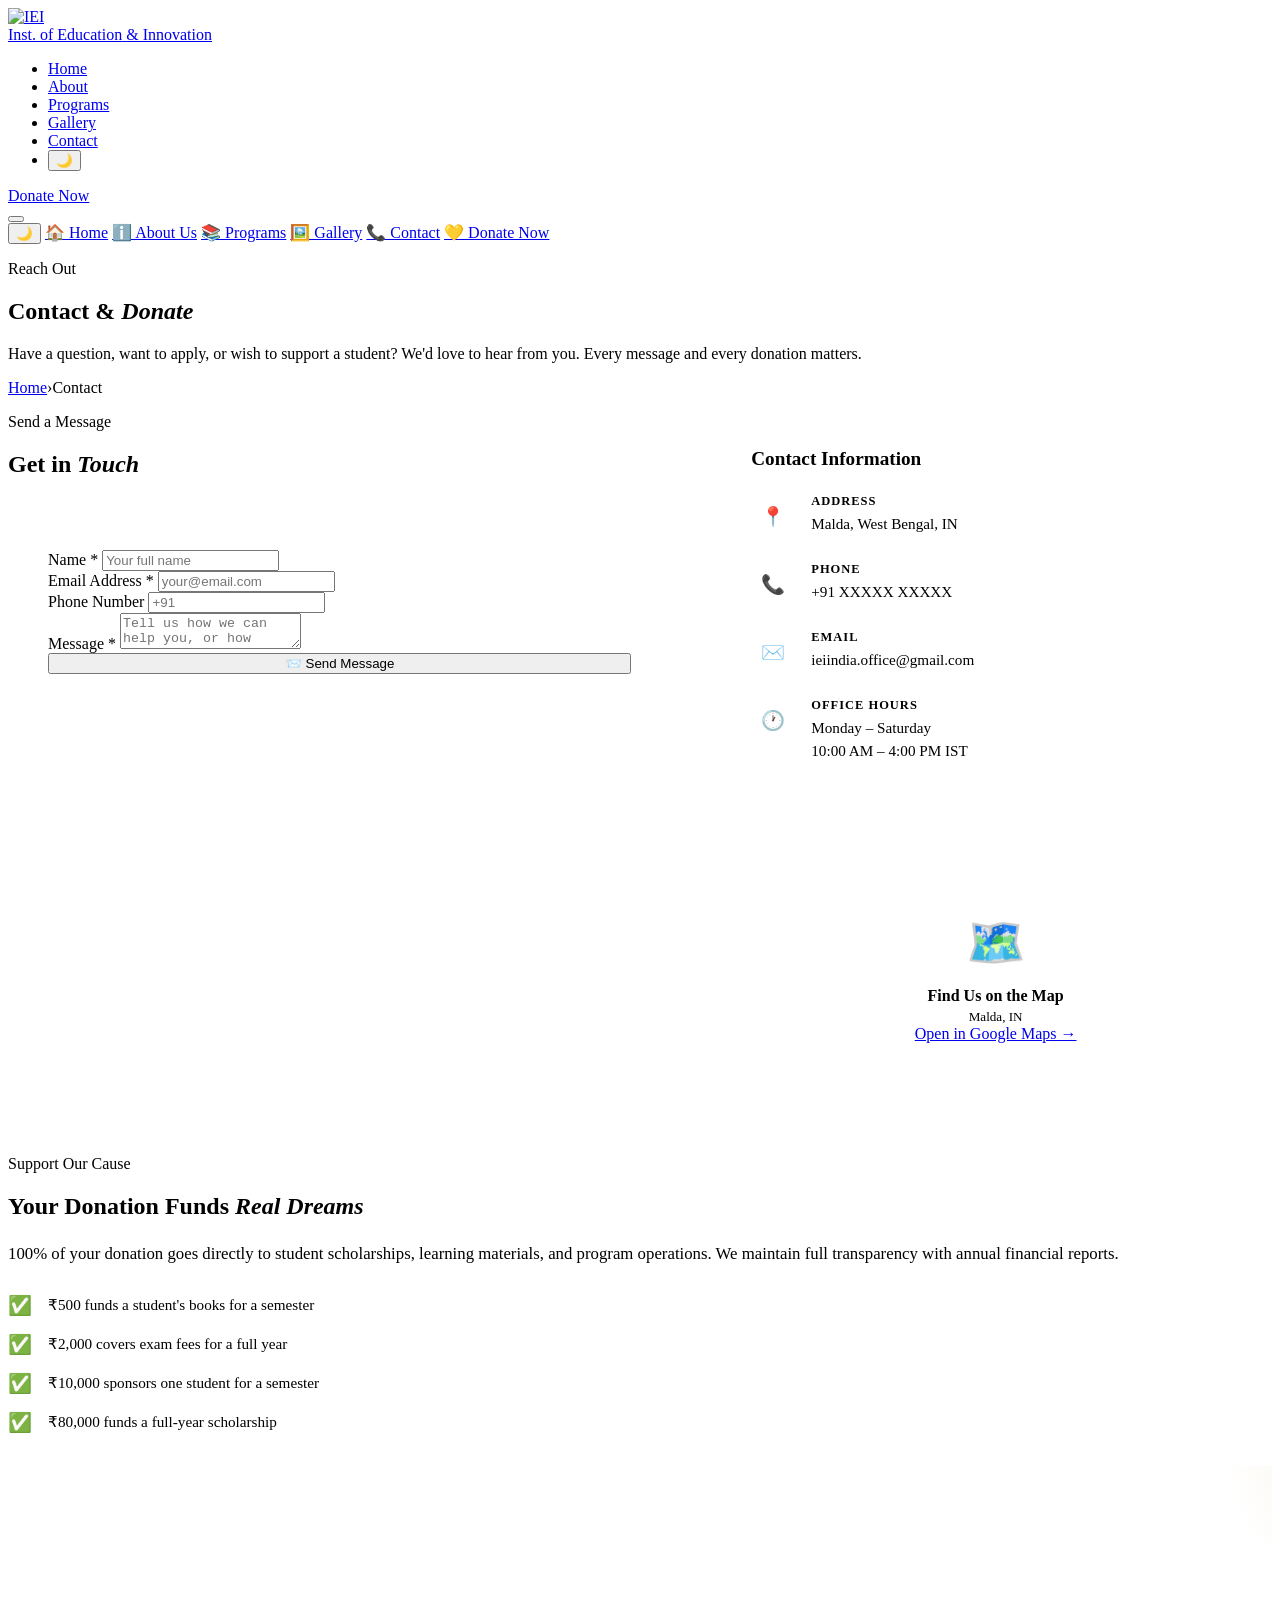
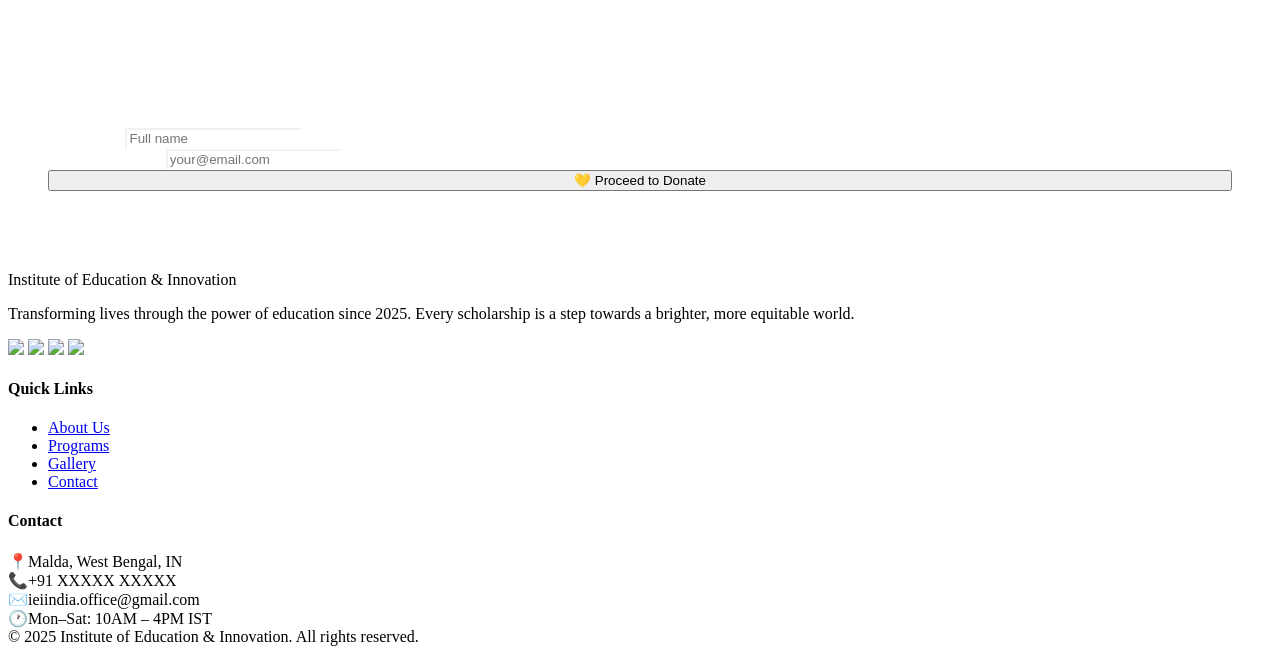
==== contact.html @ 22fd5e01 "Add files via upload" ====
<!DOCTYPE html>
<html lang="en">
<head>
<script>
  // Apply saved theme INSTANTLY — prevents flash of default theme
  (function(){
    var t=localStorage.getItem('iei-site-theme');
    if(t&&t!=='default')document.documentElement.setAttribute('data-site-theme',t);
    var d=localStorage.getItem('iei-theme');
    if(d==='dark')document.documentElement.setAttribute('data-theme','dark');
  })();
</script>
<meta charset="UTF-8">
<meta name="viewport" content="width=device-width, initial-scale=1.0">
<title>Contact & Donate — Institute of Education & Innovation</title>
<link rel="stylesheet" href="css/main.css">
<link rel="stylesheet" href="css/themes.css">
<style>
.contact-grid{display:grid;grid-template-columns:1.2fr 1fr;gap:3rem;align-items:start;}
.contact-info-card{background:var(--clr-surface);border:1px solid var(--clr-border);border-radius:var(--radius-xl);padding:2rem;}
.contact-info-item{display:flex;gap:1rem;margin-bottom:1.5rem;align-items:flex-start;}
.contact-info-icon{width:44px;height:44px;border-radius:var(--radius-md);background:var(--clr-primary-pale);color:var(--clr-primary);display:flex;align-items:center;justify-content:center;font-size:1.2rem;flex-shrink:0;}
.contact-info-label{font-size:.78rem;font-weight:600;text-transform:uppercase;letter-spacing:.08em;color:var(--clr-text-muted);margin-bottom:.25rem;}
.contact-info-value{font-size:.95rem;color:var(--clr-text);line-height:1.5;}
.donate-card{background:linear-gradient(135deg,var(--clr-navy),#2d4a7a);border-radius:var(--radius-xl);padding:2.5rem;color:#fff;position:relative;overflow:hidden;}
.donate-card::before{content:'';position:absolute;top:-40%;right:-20%;width:300px;height:300px;border-radius:50%;background:radial-gradient(circle,rgba(212,168,83,.15),transparent 70%);}
.donate-card>*{position:relative;z-index:1;}
.donation-amounts{display:grid;grid-template-columns:repeat(3,1fr);gap:.75rem;margin:1.5rem 0;}
.donation-btn{background:rgba(255,255,255,.08);border:1px solid rgba(255,255,255,.15);color:#fff;border-radius:var(--radius-md);padding:.75rem;font-weight:600;font-size:.9rem;cursor:pointer;transition:all var(--transition);text-align:center;}
.donation-btn:hover,.donation-btn.selected{background:var(--clr-gold);color:var(--clr-navy);border-color:var(--clr-gold);}
.map-placeholder{background:var(--clr-bg-2);border:1px solid var(--clr-border);border-radius:var(--radius-xl);height:320px;display:flex;flex-direction:column;align-items:center;justify-content:center;gap:1rem;color:var(--clr-text-muted);}
.map-placeholder-icon{font-size:3rem;}
.social-links{display:flex;gap:.75rem;margin-top:1.25rem;}
.social-link{width:42px;height:42px;border-radius:var(--radius-md);background:var(--clr-bg-2);border:1px solid var(--clr-border);color:var(--clr-text-2);display:flex;align-items:center;justify-content:center;font-size:1rem;transition:all var(--transition);}
.social-link:hover{background:var(--clr-primary);color:#fff;border-color:var(--clr-primary);transform:translateY(-2px);}
@media(max-width:900px){.contact-grid{grid-template-columns:1fr;}}
</style>
</head>
<body>
<nav class="navbar" id="navbar">
  <div class="nav-container">
    <a href="index.html" class="nav-logo">
      <div class="nav-logo-icon">
    <img src="./img/ieilogo.png" alt="IEI">
      </div>
      <div class="nav-logo-text">
        <span class="nav-logo-primary">Inst. of Education</span>
        <span class="nav-logo-secondary">& Innovation</span>
      </div>
    </a>
        <ul class="nav-links">
          <li><a href="index.html" class="nav-link active">Home</a></li>
          <li><a href="#abt" class="nav-link">About</a></li>
          <li><a href="index.html#scholarshipsec" class="nav-link">Programs</a></li>
          <!-- <li><a href="news.html" class="nav-link">Updates</a></li> -->
          <li><a href="gallery.html" class="nav-link">Gallery</a></li>
          <li><a href="contact.html" class="nav-link">Contact</a></li>
          <li>
            <button class="theme-toggle" aria-label="Toggle theme">🌙</button>
          </li>
        </ul>
        <div class="nav-actions">
          <a href="contact.html#donate" class="btn btn-primary btn-sm"
            >Donate Now</a
          >
        </div>
        <button class="hamburger" id="hamburger" aria-label="Menu">
          <span></span><span></span><span></span>
        </button>
      </div>
    </nav>

    <!-- MOBILE NAV -->
    <nav class="mobile-nav" id="mobileNav">
      <button class="theme-toggle" aria-label="Toggle theme">🌙</button>
      <a href="index.html" class="mobile-nav-link">🏠 Home</a>
      <a href="#abt" class="mobile-nav-link">ℹ️ About Us</a>
      <a href="index.html#scholarshipsec" class="mobile-nav-link">📚 Programs</a>
      <!-- <a href="news.html" class="mobile-nav-link">📰 News & Events</a> -->
      <a href="gallery.html" class="mobile-nav-link">🖼️ Gallery</a>
      <a href="contact.html" class="mobile-nav-link">📞 Contact</a>
      <a
        href="contact.html#donate"
        class="btn btn-primary"
        style="margin-top: 1rem"
        >💛 Donate Now</a
      >
    </nav>

<section class="page-hero">
  <div class="container">
    <div class="page-hero-content">
      <p class="page-hero-label">Reach Out</p>
      <h1>Contact & <em style="color:var(--clr-gold-light);font-style:italic;">Donate</em></h1>
      <p>Have a question, want to apply, or wish to support a student? We'd love to hear from you. Every message and every donation matters.</p>
      <div class="breadcrumb"><a href="index.html">Home</a><span>›</span><span>Contact</span></div>
    </div>
  </div>
</section>

<!-- CONTACT SECTION -->
<section class="section" style="background:var(--clr-bg);">
  <div class="container">
    <div class="contact-grid">
      <!-- INQUIRY FORM -->
      <div class="reveal-left">
        <p class="section-label">Send a Message</p>
        <h2 class="section-title" style="text-align:left;margin-bottom:2rem;">Get in <em>Touch</em></h2>
        <form id="contactForm" style="background:var(--clr-surface);border:1px solid var(--clr-border);border-radius:var(--radius-xl);padding:2.5rem;">
          <div class="grid-2" style="gap:1rem;">
            <div class="form-group">
              <label class="form-label" for="firstName">Name *</label>
              <input class="form-input" type="text" id="firstName" placeholder="Your full name" required>
            </div>
            <!-- <div class="form-group">
              <label class="form-label" for="lastName">Last Name *</label>
              <input class="form-input" type="text" id="lastName" placeholder="Your last name" required>
            </div> -->
          </div>
          <div class="form-group">
            <label class="form-label" for="email">Email Address *</label>
            <input class="form-input" type="email" id="email" placeholder="your@email.com" required>
          </div>
          <div class="form-group">
            <label class="form-label" for="phone">Phone Number</label>
            <input class="form-input" type="tel" id="phone" placeholder="+91 ">
          </div>
          <!-- <div class="form-group">
            <label class="form-label" for="subject">Subject *</label>
            <select class="form-select" id="subject" required>
              <option value="">Select a subject</option>
              <option>Scholarship Application Inquiry</option>
              <option>Donation & Sponsorship</option>
              <option>Volunteering & Partnership</option>
              <option>Program Information</option>
              <option>Media & Press</option>
              <option>Other</option>
            </select>
          </div> -->
          <div class="form-group">
            <label class="form-label" for="message">Message *</label>
            <textarea class="form-textarea" id="message" placeholder="Tell us how we can help you, or how you'd like to help us…" required></textarea>
          </div>
          <button type="submit" class="btn btn-primary btn-lg" style="width:100%;">📨 Send Message</button>
        </form>
      </div>

      <!-- CONTACT INFO + SOCIAL -->
      <div class="reveal-right" style="display:flex;flex-direction:column;gap:1.5rem;">
        <div class="contact-info-card">
          <h3 style="font-family:var(--font-display);font-size:1.2rem;margin-bottom:1.5rem;">Contact Information</h3>
          <div class="contact-info-item">
            <div class="contact-info-icon">📍</div>
            <div><div class="contact-info-label">Address</div><div class="contact-info-value">Malda, West Bengal, IN</div></div>
          </div>
          <div class="contact-info-item">
            <div class="contact-info-icon">📞</div>
            <div><div class="contact-info-label">Phone</div><div class="contact-info-value">+91 XXXXX XXXXX</div></div>
          </div>
          <div class="contact-info-item">
            <div class="contact-info-icon">✉️</div>
            <div><div class="contact-info-label">Email</div><div class="contact-info-value">ieiindia.office@gmail.com</div></div>
          </div>
          <div class="contact-info-item" style="margin-bottom:0;">
            <div class="contact-info-icon">🕐</div>
            <div><div class="contact-info-label">Office Hours</div><div class="contact-info-value">Monday – Saturday<br>10:00 AM – 4:00 PM IST</div></div>
          </div>
          <!-- <div style="margin-top:1.5rem;padding-top:1.5rem;border-top:1px solid var(--clr-border);">
            <div class="contact-info-label" style="margin-bottom:.75rem;">Follow Us</div>
            <div class="social-links">
              <a href="#" class="social-link" aria-label="Facebook">f</a>
              <a href="#" class="social-link" aria-label="Twitter">𝕏</a>
              <a href="#" class="social-link" aria-label="Instagram">📷</a>
              <a href="#" class="social-link" aria-label="LinkedIn">in</a>
              <a href="#" class="social-link" aria-label="YouTube">▶</a>
            </div>
          </div> -->
        </div>

        <!-- Map placeholder -->
        <div class="map-placeholder">
          <div class="map-placeholder-icon">🗺️</div>
          <div style="text-align:center;">
            <div style="font-weight:600;margin-bottom:.25rem;">Find Us on the Map</div>
            <div style="font-size:.82rem;">Malda, IN</div>
            <a href="https://maps.google.com/?q=Malda,West+Bengal" target="_blank" class="btn btn-primary btn-sm" style="margin-top:1rem;">Open in Google Maps →</a>
          </div>
        </div>
      </div>
    </div>
  </div>
</section>

<!-- DONATE SECTION -->
<section class="section" style="background:var(--clr-bg-2);" id="donate">
  <div class="container">
    <div class="grid-2" style="align-items:center;gap:4rem;">
      <div class="reveal-left">
        <p class="section-label">Support Our Cause</p>
        <h2 class="section-title">Your Donation Funds <em>Real Dreams</em></h2>
        <p style="font-size:1.05rem;color:var(--clr-text-2);line-height:1.8;margin-bottom:1.5rem;">100% of your donation goes directly to student scholarships, learning materials, and program operations. We maintain full transparency with annual financial reports.</p>
        <div style="display:flex;flex-direction:column;gap:1rem;margin-bottom:2rem;">
          <div style="display:flex;align-items:center;gap:1rem;font-size:.95rem;color:var(--clr-text-2);">
            <span style="color:var(--clr-green);font-size:1.2rem;">✅</span> ₹500 funds a student's books for a semester
          </div>
          <div style="display:flex;align-items:center;gap:1rem;font-size:.95rem;color:var(--clr-text-2);">
            <span style="color:var(--clr-green);font-size:1.2rem;">✅</span> ₹2,000 covers exam fees for a full year
          </div>
          <div style="display:flex;align-items:center;gap:1rem;font-size:.95rem;color:var(--clr-text-2);">
            <span style="color:var(--clr-green);font-size:1.2rem;">✅</span> ₹10,000 sponsors one student for a semester
          </div>
          <div style="display:flex;align-items:center;gap:1rem;font-size:.95rem;color:var(--clr-text-2);">
            <span style="color:var(--clr-green);font-size:1.2rem;">✅</span> ₹80,000 funds a full-year scholarship
          </div>
        </div>
        <!-- <div class="badge badge-green" style="font-size:.8rem;">🏛️ Registered under 80G — Tax Benefits Available</div> -->
      </div>
      <div class="reveal-right">
        <div class="donate-card">
          <h3 style="font-family:var(--font-display);font-size:1.4rem;font-weight:700;color:#fff;margin-bottom:.5rem;">Make a Donation</h3>
          <p style="font-size:.875rem;color:rgba(255,255,255,.65);margin-bottom:1rem;">Choose an amount or enter a custom amount below.</p>
          <div class="donation-amounts">
            <button class="donation-btn" data-amount="500">₹500</button>
            <button class="donation-btn selected" data-amount="2000">₹2,000</button>
            <button class="donation-btn" data-amount="5000">₹5,000</button>
            <button class="donation-btn" data-amount="10000">₹10,000</button>
            <button class="donation-btn" data-amount="25000">₹25,000</button>
            <button class="donation-btn" data-amount="custom">Custom</button>
          </div>
          <div class="form-group" id="customAmountGroup" style="display:none;">
            <input class="form-input" type="number" id="customAmount" placeholder="Enter amount in ₹" min="100">
          </div>
          <div class="form-group">
            <label class="form-label" style="color:rgba(255,255,255,.7);">Your Name</label>
            <input class="form-input" type="text" placeholder="Full name" style="background:rgba(255,255,255,.08);border-color:rgba(255,255,255,.15);color:#fff;">
          </div>
          <div class="form-group">
            <label class="form-label" style="color:rgba(255,255,255,.7);">Email for Receipt</label>
            <input class="form-input" type="email" placeholder="your@email.com" style="background:rgba(255,255,255,.08);border-color:rgba(255,255,255,.15);color:#fff;">
          </div>
          <!-- <div class="form-group">
            <label class="form-label" style="color:rgba(255,255,255,.7);">Donation Purpose (Optional)</label>
            <select class="form-select" style="background:rgba(255,255,255,.08);border-color:rgba(255,255,255,.15);color:#fff;">
              <option style="background:var(--clr-navy);">General Fund — Where Most Needed</option>
              <option style="background:var(--clr-navy);">Merit Scholarship Program</option>
              <option style="background:var(--clr-navy);">Girl Child Education</option>
              <option style="background:var(--clr-navy);">Digital Literacy Centers</option>
            </select>
          </div> -->
          <button class="btn btn-gold btn-lg" style="width:100%;" id="donateSubmitBtn">💛 Proceed to Donate</button>
          <p style="font-size:.72rem;color:rgba(255,255,255,.4);text-align:center;margin-top:1rem;">Secure payment via UPI / Net Banking / Cards. 80G receipt provided.</p>
        </div>
      </div>
    </div>
  </div>
</section>

<footer class="footer">
      <div class="container">
        <div class="footer-grid">
          <div class="footer-brand">
            <div class="footer-logo-text">
              Institute of Education & Innovation
            </div>
            <p>
              Transforming lives through the power of education since 2025.
              Every scholarship is a step towards a brighter, more equitable
              world.
            </p>
            <div class="footer-social">
              <a href="#" class="footer-social-link" aria-label="Facebook"><img src= "img/fblogo.webp"></a>
              <a href="#" class="footer-social-link" aria-label="Twitter"><img src= "img/xlogo.png"></a>
              <a href="#" class="footer-social-link" aria-label="Instagram"><img src= "img/insta logo.webp"></a>
              <a href="#" class="footer-social-link" aria-label="YouTube"><img src= "img/ytlogo.webp"></a>
            </div>
          </div>
          <div class="footer-col">
            <h4>Quick Links</h4>
            <ul class="footer-links">
              <li><a href="#abt" class="footer-link">About Us</a></li>
              <li><a href="#scholarshipsec" class="footer-link">Programs</a></li>
              <!-- <li><a href="news.html" class="footer-link">News & Events</a></li> -->
              <li><a href="gallery.html" class="footer-link">Gallery</a></li>
              <li><a href="contact.html" class="footer-link">Contact</a></li>
            </ul>
          </div>
          <div class="footer-col">
            <!-- <h4>Programs</h4>
            <ul class="footer-links">
              <li>
                <a href="programs.html" class="footer-link"
                  >Merit Scholarship</a
                >
              </li>
              <li>
                <a href="programs.html" class="footer-link">Digital Literacy</a>
              </li>
              <li>
                <a href="programs.html" class="footer-link">Innovation Labs</a>
              </li>
              <li>
                <a href="programs.html" class="footer-link"
                  >Girl Child Education</a
                >
              </li>
              <li>
                <a href="programs.html" class="footer-link"
                  >Vocational Training</a
                >
              </li>
              <li>
                <a href="programs.html" class="footer-link"
                  >Career Mentorship</a
                >
              </li>
            </ul> -->
          </div>
          <div class="footer-col">
            <h4>Contact</h4>
            <div class="footer-contact-item">
              <span>📍</span
              ><span
                >Malda, West Bengal, IN</span
              >
            </div>
            <div class="footer-contact-item">
              <span>📞</span><span>+91 XXXXX XXXXX</span>
            </div>
            <div class="footer-contact-item">
              <span>✉️</span><span>ieiindia.office@gmail.com</span>
            </div>
            <div class="footer-contact-item">
              <span>🕐</span><span>Mon–Sat: 10AM – 4PM IST</span>
            </div>
          </div>
        </div>
        <div class="footer-bottom">
          <span
            >© 2025 Institute of Education & Innovation. All rights
            reserved.</span
          >
          <span></span>
        </div>
      </div>
    </footer>

</script><script src="js/theme.js"></script>
<script src="js/main.js"></script>
<script src="js/animations.js"></script>
<script>
document.addEventListener('DOMContentLoaded',function(){
  // Contact form
  document.getElementById('contactForm').addEventListener('submit',function(e){
    e.preventDefault();
    IEI.showToast('Thank you! We\'ll get back to you within 24 hours.','success');
    this.reset();
  });
  // Donation amounts
  document.querySelectorAll('.donation-btn').forEach(btn=>{
    btn.addEventListener('click',function(){
      document.querySelectorAll('.donation-btn').forEach(b=>b.classList.remove('selected'));
      this.classList.add('selected');
      const group=document.getElementById('customAmountGroup');
      group.style.display=this.dataset.amount==='custom'?'block':'none';
    });
  });
  // Donate submit
  document.getElementById('donateSubmitBtn').addEventListener('click',function(){
    IEI.showToast('Thank you for your generous support! Our team will contact you shortly.','success');
  });
});
</script>
</body></html>
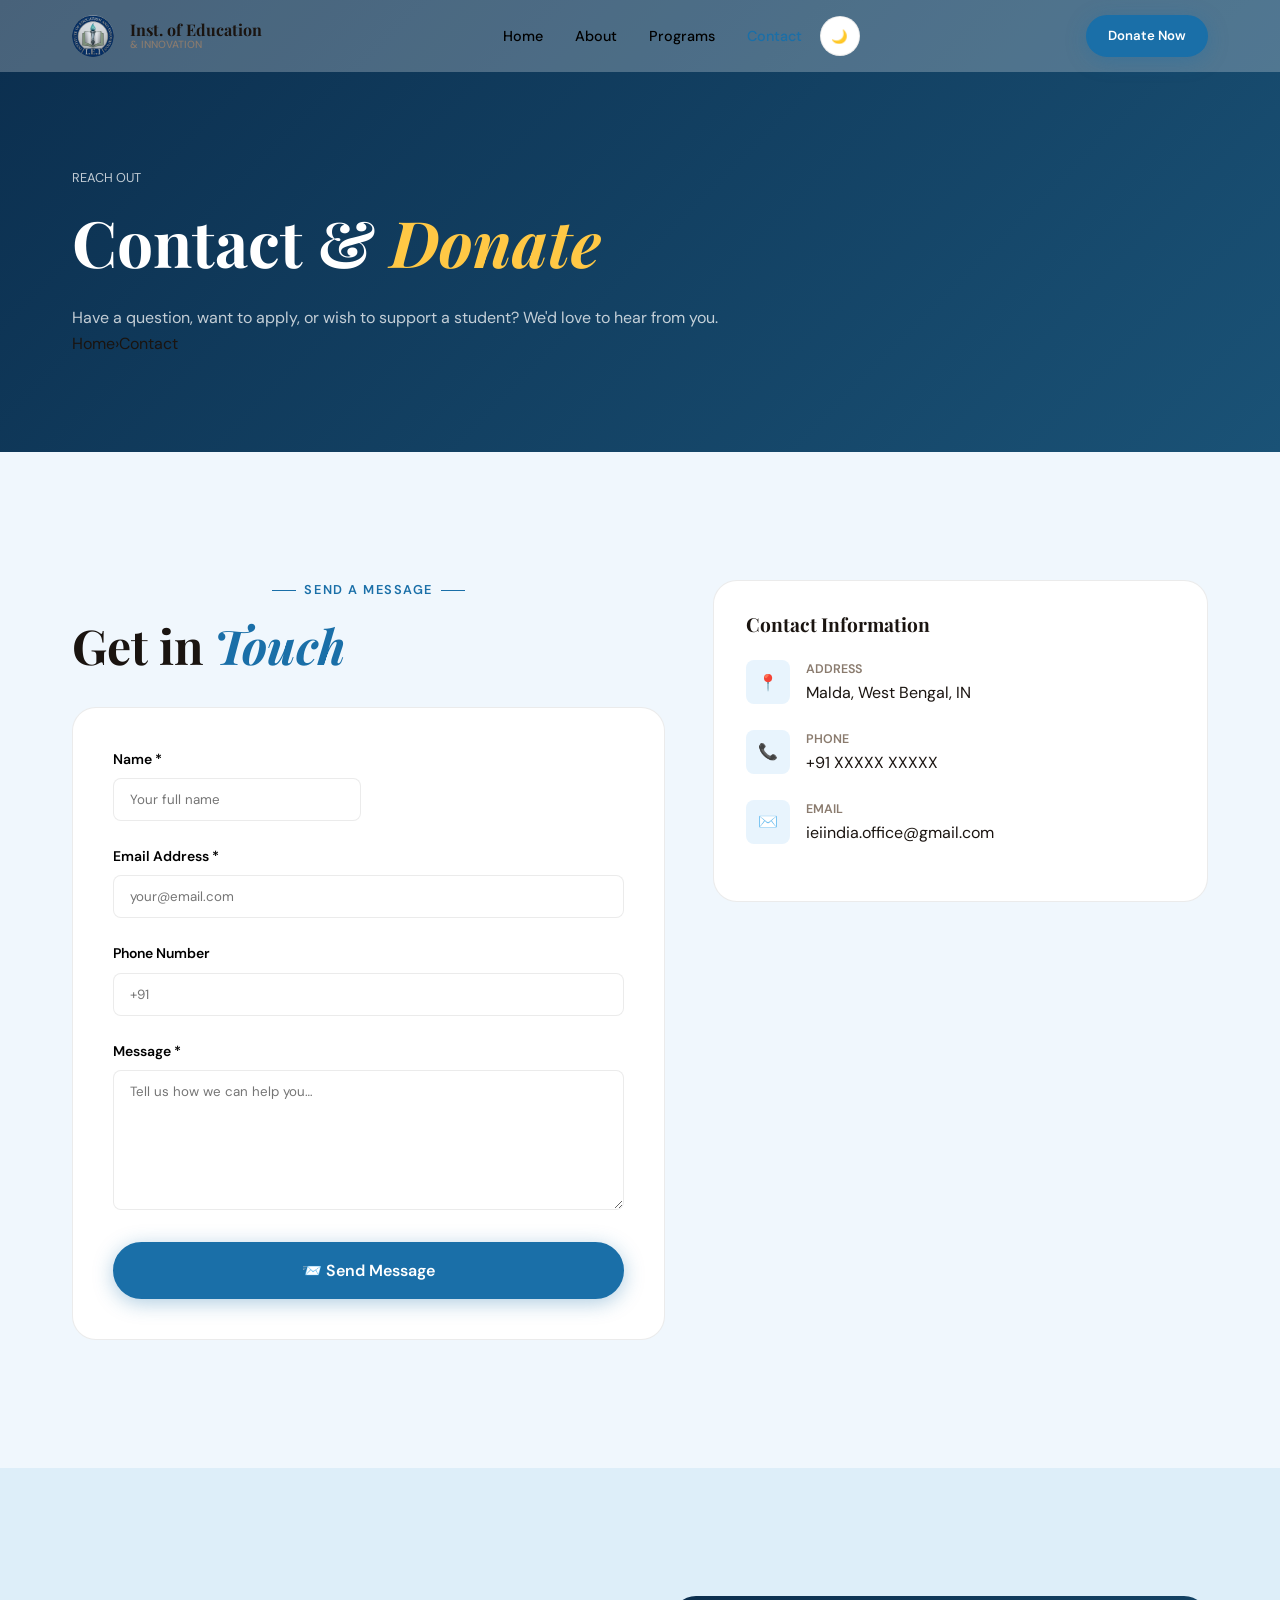
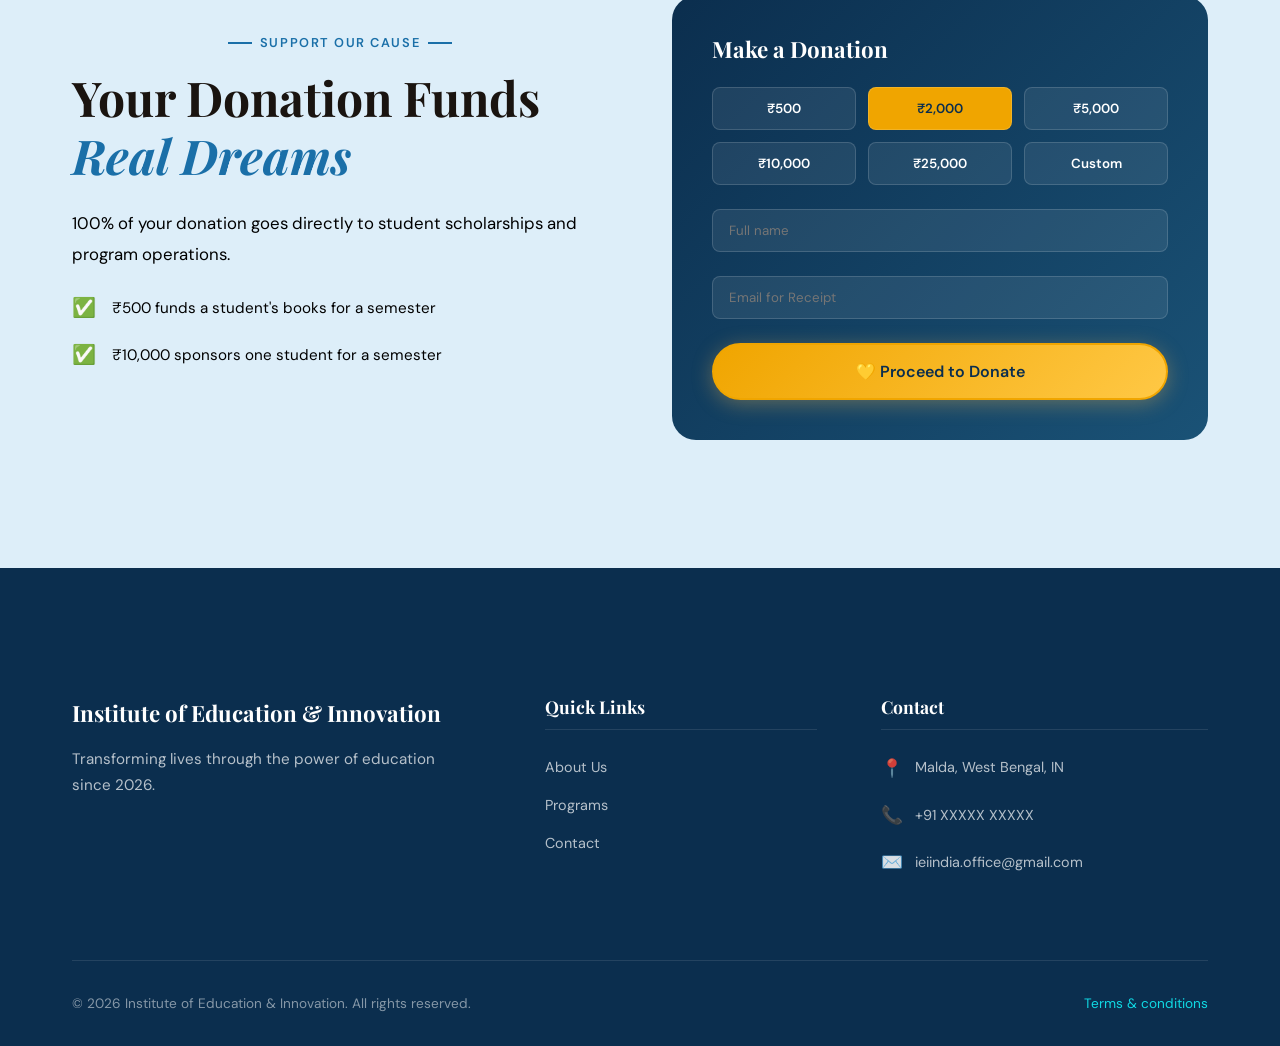
==== commit 8979690c: "Add files via upload" ====
--- a/contact.html
+++ b/contact.html
@@ -1,373 +1,226 @@
-<!DOCTYPE html>
-<html lang="en">
-<head>
-<script>
-  // Apply saved theme INSTANTLY — prevents flash of default theme
-  (function(){
-    var t=localStorage.getItem('iei-site-theme');
-    if(t&&t!=='default')document.documentElement.setAttribute('data-site-theme',t);
-    var d=localStorage.getItem('iei-theme');
-    if(d==='dark')document.documentElement.setAttribute('data-theme','dark');
-  })();
-</script>
-<meta charset="UTF-8">
-<meta name="viewport" content="width=device-width, initial-scale=1.0">
-<title>Contact & Donate — Institute of Education & Innovation</title>
-<link rel="stylesheet" href="css/main.css">
-<link rel="stylesheet" href="css/themes.css">
-<style>
-.contact-grid{display:grid;grid-template-columns:1.2fr 1fr;gap:3rem;align-items:start;}
-.contact-info-card{background:var(--clr-surface);border:1px solid var(--clr-border);border-radius:var(--radius-xl);padding:2rem;}
-.contact-info-item{display:flex;gap:1rem;margin-bottom:1.5rem;align-items:flex-start;}
-.contact-info-icon{width:44px;height:44px;border-radius:var(--radius-md);background:var(--clr-primary-pale);color:var(--clr-primary);display:flex;align-items:center;justify-content:center;font-size:1.2rem;flex-shrink:0;}
-.contact-info-label{font-size:.78rem;font-weight:600;text-transform:uppercase;letter-spacing:.08em;color:var(--clr-text-muted);margin-bottom:.25rem;}
-.contact-info-value{font-size:.95rem;color:var(--clr-text);line-height:1.5;}
-.donate-card{background:linear-gradient(135deg,var(--clr-navy),#2d4a7a);border-radius:var(--radius-xl);padding:2.5rem;color:#fff;position:relative;overflow:hidden;}
-.donate-card::before{content:'';position:absolute;top:-40%;right:-20%;width:300px;height:300px;border-radius:50%;background:radial-gradient(circle,rgba(212,168,83,.15),transparent 70%);}
-.donate-card>*{position:relative;z-index:1;}
-.donation-amounts{display:grid;grid-template-columns:repeat(3,1fr);gap:.75rem;margin:1.5rem 0;}
-.donation-btn{background:rgba(255,255,255,.08);border:1px solid rgba(255,255,255,.15);color:#fff;border-radius:var(--radius-md);padding:.75rem;font-weight:600;font-size:.9rem;cursor:pointer;transition:all var(--transition);text-align:center;}
-.donation-btn:hover,.donation-btn.selected{background:var(--clr-gold);color:var(--clr-navy);border-color:var(--clr-gold);}
-.map-placeholder{background:var(--clr-bg-2);border:1px solid var(--clr-border);border-radius:var(--radius-xl);height:320px;display:flex;flex-direction:column;align-items:center;justify-content:center;gap:1rem;color:var(--clr-text-muted);}
-.map-placeholder-icon{font-size:3rem;}
-.social-links{display:flex;gap:.75rem;margin-top:1.25rem;}
-.social-link{width:42px;height:42px;border-radius:var(--radius-md);background:var(--clr-bg-2);border:1px solid var(--clr-border);color:var(--clr-text-2);display:flex;align-items:center;justify-content:center;font-size:1rem;transition:all var(--transition);}
-.social-link:hover{background:var(--clr-primary);color:#fff;border-color:var(--clr-primary);transform:translateY(-2px);}
-@media(max-width:900px){.contact-grid{grid-template-columns:1fr;}}
-</style>
-</head>
-<body>
-<nav class="navbar" id="navbar">
-  <div class="nav-container">
-    <a href="index.html" class="nav-logo">
-      <div class="nav-logo-icon">
-    <img src="./img/ieilogo.png" alt="IEI">
-      </div>
-      <div class="nav-logo-text">
-        <span class="nav-logo-primary">Inst. of Education</span>
-        <span class="nav-logo-secondary">& Innovation</span>
-      </div>
-    </a>
-        <ul class="nav-links">
-          <li><a href="index.html" class="nav-link active">Home</a></li>
-          <li><a href="#abt" class="nav-link">About</a></li>
-          <li><a href="index.html#scholarshipsec" class="nav-link">Programs</a></li>
-          <!-- <li><a href="news.html" class="nav-link">Updates</a></li> -->
-          <li><a href="gallery.html" class="nav-link">Gallery</a></li>
-          <li><a href="contact.html" class="nav-link">Contact</a></li>
-          <li>
-            <button class="theme-toggle" aria-label="Toggle theme">🌙</button>
-          </li>
-        </ul>
-        <div class="nav-actions">
-          <a href="contact.html#donate" class="btn btn-primary btn-sm"
-            >Donate Now</a
-          >
-        </div>
-        <button class="hamburger" id="hamburger" aria-label="Menu">
-          <span></span><span></span><span></span>
-        </button>
-      </div>
-    </nav>
-
-    <!-- MOBILE NAV -->
-    <nav class="mobile-nav" id="mobileNav">
-      <button class="theme-toggle" aria-label="Toggle theme">🌙</button>
-      <a href="index.html" class="mobile-nav-link">🏠 Home</a>
-      <a href="#abt" class="mobile-nav-link">ℹ️ About Us</a>
-      <a href="index.html#scholarshipsec" class="mobile-nav-link">📚 Programs</a>
-      <!-- <a href="news.html" class="mobile-nav-link">📰 News & Events</a> -->
-      <a href="gallery.html" class="mobile-nav-link">🖼️ Gallery</a>
-      <a href="contact.html" class="mobile-nav-link">📞 Contact</a>
-      <a
-        href="contact.html#donate"
-        class="btn btn-primary"
-        style="margin-top: 1rem"
-        >💛 Donate Now</a
-      >
-    </nav>
-
-<section class="page-hero">
-  <div class="container">
-    <div class="page-hero-content">
-      <p class="page-hero-label">Reach Out</p>
-      <h1>Contact & <em style="color:var(--clr-gold-light);font-style:italic;">Donate</em></h1>
-      <p>Have a question, want to apply, or wish to support a student? We'd love to hear from you. Every message and every donation matters.</p>
-      <div class="breadcrumb"><a href="index.html">Home</a><span>›</span><span>Contact</span></div>
-    </div>
-  </div>
-</section>
-
-<!-- CONTACT SECTION -->
-<section class="section" style="background:var(--clr-bg);">
-  <div class="container">
-    <div class="contact-grid">
-      <!-- INQUIRY FORM -->
-      <div class="reveal-left">
-        <p class="section-label">Send a Message</p>
-        <h2 class="section-title" style="text-align:left;margin-bottom:2rem;">Get in <em>Touch</em></h2>
-        <form id="contactForm" style="background:var(--clr-surface);border:1px solid var(--clr-border);border-radius:var(--radius-xl);padding:2.5rem;">
-          <div class="grid-2" style="gap:1rem;">
-            <div class="form-group">
-              <label class="form-label" for="firstName">Name *</label>
-              <input class="form-input" type="text" id="firstName" placeholder="Your full name" required>
-            </div>
-            <!-- <div class="form-group">
-              <label class="form-label" for="lastName">Last Name *</label>
-              <input class="form-input" type="text" id="lastName" placeholder="Your last name" required>
-            </div> -->
-          </div>
-          <div class="form-group">
-            <label class="form-label" for="email">Email Address *</label>
-            <input class="form-input" type="email" id="email" placeholder="your@email.com" required>
-          </div>
-          <div class="form-group">
-            <label class="form-label" for="phone">Phone Number</label>
-            <input class="form-input" type="tel" id="phone" placeholder="+91 ">
-          </div>
-          <!-- <div class="form-group">
-            <label class="form-label" for="subject">Subject *</label>
-            <select class="form-select" id="subject" required>
-              <option value="">Select a subject</option>
-              <option>Scholarship Application Inquiry</option>
-              <option>Donation & Sponsorship</option>
-              <option>Volunteering & Partnership</option>
-              <option>Program Information</option>
-              <option>Media & Press</option>
-              <option>Other</option>
-            </select>
-          </div> -->
-          <div class="form-group">
-            <label class="form-label" for="message">Message *</label>
-            <textarea class="form-textarea" id="message" placeholder="Tell us how we can help you, or how you'd like to help us…" required></textarea>
-          </div>
-          <button type="submit" class="btn btn-primary btn-lg" style="width:100%;">📨 Send Message</button>
-        </form>
-      </div>
-
-      <!-- CONTACT INFO + SOCIAL -->
-      <div class="reveal-right" style="display:flex;flex-direction:column;gap:1.5rem;">
-        <div class="contact-info-card">
-          <h3 style="font-family:var(--font-display);font-size:1.2rem;margin-bottom:1.5rem;">Contact Information</h3>
-          <div class="contact-info-item">
-            <div class="contact-info-icon">📍</div>
-            <div><div class="contact-info-label">Address</div><div class="contact-info-value">Malda, West Bengal, IN</div></div>
-          </div>
-          <div class="contact-info-item">
-            <div class="contact-info-icon">📞</div>
-            <div><div class="contact-info-label">Phone</div><div class="contact-info-value">+91 XXXXX XXXXX</div></div>
-          </div>
-          <div class="contact-info-item">
-            <div class="contact-info-icon">✉️</div>
-            <div><div class="contact-info-label">Email</div><div class="contact-info-value">ieiindia.office@gmail.com</div></div>
-          </div>
-          <div class="contact-info-item" style="margin-bottom:0;">
-            <div class="contact-info-icon">🕐</div>
-            <div><div class="contact-info-label">Office Hours</div><div class="contact-info-value">Monday – Saturday<br>10:00 AM – 4:00 PM IST</div></div>
-          </div>
-          <!-- <div style="margin-top:1.5rem;padding-top:1.5rem;border-top:1px solid var(--clr-border);">
-            <div class="contact-info-label" style="margin-bottom:.75rem;">Follow Us</div>
-            <div class="social-links">
-              <a href="#" class="social-link" aria-label="Facebook">f</a>
-              <a href="#" class="social-link" aria-label="Twitter">𝕏</a>
-              <a href="#" class="social-link" aria-label="Instagram">📷</a>
-              <a href="#" class="social-link" aria-label="LinkedIn">in</a>
-              <a href="#" class="social-link" aria-label="YouTube">▶</a>
-            </div>
-          </div> -->
-        </div>
-
-        <!-- Map placeholder -->
-        <div class="map-placeholder">
-          <div class="map-placeholder-icon">🗺️</div>
-          <div style="text-align:center;">
-            <div style="font-weight:600;margin-bottom:.25rem;">Find Us on the Map</div>
-            <div style="font-size:.82rem;">Malda, IN</div>
-            <a href="https://maps.google.com/?q=Malda,West+Bengal" target="_blank" class="btn btn-primary btn-sm" style="margin-top:1rem;">Open in Google Maps →</a>
-          </div>
-        </div>
-      </div>
-    </div>
-  </div>
-</section>
-
-<!-- DONATE SECTION -->
-<section class="section" style="background:var(--clr-bg-2);" id="donate">
-  <div class="container">
-    <div class="grid-2" style="align-items:center;gap:4rem;">
-      <div class="reveal-left">
-        <p class="section-label">Support Our Cause</p>
-        <h2 class="section-title">Your Donation Funds <em>Real Dreams</em></h2>
-        <p style="font-size:1.05rem;color:var(--clr-text-2);line-height:1.8;margin-bottom:1.5rem;">100% of your donation goes directly to student scholarships, learning materials, and program operations. We maintain full transparency with annual financial reports.</p>
-        <div style="display:flex;flex-direction:column;gap:1rem;margin-bottom:2rem;">
-          <div style="display:flex;align-items:center;gap:1rem;font-size:.95rem;color:var(--clr-text-2);">
-            <span style="color:var(--clr-green);font-size:1.2rem;">✅</span> ₹500 funds a student's books for a semester
-          </div>
-          <div style="display:flex;align-items:center;gap:1rem;font-size:.95rem;color:var(--clr-text-2);">
-            <span style="color:var(--clr-green);font-size:1.2rem;">✅</span> ₹2,000 covers exam fees for a full year
-          </div>
-          <div style="display:flex;align-items:center;gap:1rem;font-size:.95rem;color:var(--clr-text-2);">
-            <span style="color:var(--clr-green);font-size:1.2rem;">✅</span> ₹10,000 sponsors one student for a semester
-          </div>
-          <div style="display:flex;align-items:center;gap:1rem;font-size:.95rem;color:var(--clr-text-2);">
-            <span style="color:var(--clr-green);font-size:1.2rem;">✅</span> ₹80,000 funds a full-year scholarship
-          </div>
-        </div>
-        <!-- <div class="badge badge-green" style="font-size:.8rem;">🏛️ Registered under 80G — Tax Benefits Available</div> -->
-      </div>
-      <div class="reveal-right">
-        <div class="donate-card">
-          <h3 style="font-family:var(--font-display);font-size:1.4rem;font-weight:700;color:#fff;margin-bottom:.5rem;">Make a Donation</h3>
-          <p style="font-size:.875rem;color:rgba(255,255,255,.65);margin-bottom:1rem;">Choose an amount or enter a custom amount below.</p>
-          <div class="donation-amounts">
-            <button class="donation-btn" data-amount="500">₹500</button>
-            <button class="donation-btn selected" data-amount="2000">₹2,000</button>
-            <button class="donation-btn" data-amount="5000">₹5,000</button>
-            <button class="donation-btn" data-amount="10000">₹10,000</button>
-            <button class="donation-btn" data-amount="25000">₹25,000</button>
-            <button class="donation-btn" data-amount="custom">Custom</button>
-          </div>
-          <div class="form-group" id="customAmountGroup" style="display:none;">
-            <input class="form-input" type="number" id="customAmount" placeholder="Enter amount in ₹" min="100">
-          </div>
-          <div class="form-group">
-            <label class="form-label" style="color:rgba(255,255,255,.7);">Your Name</label>
-            <input class="form-input" type="text" placeholder="Full name" style="background:rgba(255,255,255,.08);border-color:rgba(255,255,255,.15);color:#fff;">
-          </div>
-          <div class="form-group">
-            <label class="form-label" style="color:rgba(255,255,255,.7);">Email for Receipt</label>
-            <input class="form-input" type="email" placeholder="your@email.com" style="background:rgba(255,255,255,.08);border-color:rgba(255,255,255,.15);color:#fff;">
-          </div>
-          <!-- <div class="form-group">
-            <label class="form-label" style="color:rgba(255,255,255,.7);">Donation Purpose (Optional)</label>
-            <select class="form-select" style="background:rgba(255,255,255,.08);border-color:rgba(255,255,255,.15);color:#fff;">
-              <option style="background:var(--clr-navy);">General Fund — Where Most Needed</option>
-              <option style="background:var(--clr-navy);">Merit Scholarship Program</option>
-              <option style="background:var(--clr-navy);">Girl Child Education</option>
-              <option style="background:var(--clr-navy);">Digital Literacy Centers</option>
-            </select>
-          </div> -->
-          <button class="btn btn-gold btn-lg" style="width:100%;" id="donateSubmitBtn">💛 Proceed to Donate</button>
-          <p style="font-size:.72rem;color:rgba(255,255,255,.4);text-align:center;margin-top:1rem;">Secure payment via UPI / Net Banking / Cards. 80G receipt provided.</p>
-        </div>
-      </div>
-    </div>
-  </div>
-</section>
-
-<footer class="footer">
-      <div class="container">
-        <div class="footer-grid">
-          <div class="footer-brand">
-            <div class="footer-logo-text">
-              Institute of Education & Innovation
-            </div>
-            <p>
-              Transforming lives through the power of education since 2025.
-              Every scholarship is a step towards a brighter, more equitable
-              world.
-            </p>
-            <div class="footer-social">
-              <a href="#" class="footer-social-link" aria-label="Facebook"><img src= "img/fblogo.webp"></a>
-              <a href="#" class="footer-social-link" aria-label="Twitter"><img src= "img/xlogo.png"></a>
-              <a href="#" class="footer-social-link" aria-label="Instagram"><img src= "img/insta logo.webp"></a>
-              <a href="#" class="footer-social-link" aria-label="YouTube"><img src= "img/ytlogo.webp"></a>
-            </div>
-          </div>
-          <div class="footer-col">
-            <h4>Quick Links</h4>
-            <ul class="footer-links">
-              <li><a href="#abt" class="footer-link">About Us</a></li>
-              <li><a href="#scholarshipsec" class="footer-link">Programs</a></li>
-              <!-- <li><a href="news.html" class="footer-link">News & Events</a></li> -->
-              <li><a href="gallery.html" class="footer-link">Gallery</a></li>
-              <li><a href="contact.html" class="footer-link">Contact</a></li>
-            </ul>
-          </div>
-          <div class="footer-col">
-            <!-- <h4>Programs</h4>
-            <ul class="footer-links">
-              <li>
-                <a href="programs.html" class="footer-link"
-                  >Merit Scholarship</a
-                >
-              </li>
-              <li>
-                <a href="programs.html" class="footer-link">Digital Literacy</a>
-              </li>
-              <li>
-                <a href="programs.html" class="footer-link">Innovation Labs</a>
-              </li>
-              <li>
-                <a href="programs.html" class="footer-link"
-                  >Girl Child Education</a
-                >
-              </li>
-              <li>
-                <a href="programs.html" class="footer-link"
-                  >Vocational Training</a
-                >
-              </li>
-              <li>
-                <a href="programs.html" class="footer-link"
-                  >Career Mentorship</a
-                >
-              </li>
-            </ul> -->
-          </div>
-          <div class="footer-col">
-            <h4>Contact</h4>
-            <div class="footer-contact-item">
-              <span>📍</span
-              ><span
-                >Malda, West Bengal, IN</span
-              >
-            </div>
-            <div class="footer-contact-item">
-              <span>📞</span><span>+91 XXXXX XXXXX</span>
-            </div>
-            <div class="footer-contact-item">
-              <span>✉️</span><span>ieiindia.office@gmail.com</span>
-            </div>
-            <div class="footer-contact-item">
-              <span>🕐</span><span>Mon–Sat: 10AM – 4PM IST</span>
-            </div>
-          </div>
-        </div>
-        <div class="footer-bottom">
-          <span
-            >© 2025 Institute of Education & Innovation. All rights
-            reserved.</span
-          >
-          <span></span>
-        </div>
-      </div>
-    </footer>
-
-</script><script src="js/theme.js"></script>
-<script src="js/main.js"></script>
-<script src="js/animations.js"></script>
-<script>
-document.addEventListener('DOMContentLoaded',function(){
-  // Contact form
-  document.getElementById('contactForm').addEventListener('submit',function(e){
-    e.preventDefault();
-    IEI.showToast('Thank you! We\'ll get back to you within 24 hours.','success');
-    this.reset();
-  });
-  // Donation amounts
-  document.querySelectorAll('.donation-btn').forEach(btn=>{
-    btn.addEventListener('click',function(){
-      document.querySelectorAll('.donation-btn').forEach(b=>b.classList.remove('selected'));
-      this.classList.add('selected');
-      const group=document.getElementById('customAmountGroup');
-      group.style.display=this.dataset.amount==='custom'?'block':'none';
-    });
-  });
-  // Donate submit
-  document.getElementById('donateSubmitBtn').addEventListener('click',function(){
-    IEI.showToast('Thank you for your generous support! Our team will contact you shortly.','success');
-  });
-});
-</script>
-</body></html>
+<!DOCTYPE html>
+<html lang="en">
+<head>
+  <meta charset="UTF-8">
+  <meta name="viewport" content="width=device-width, initial-scale=1.0">
+  <title>Contact & Donate — Institute of Education & Innovation</title>
+  <link rel="stylesheet" href="/styles.css">
+</head>
+<body>
+  <nav class="navbar" id="navbar">
+    <div class="nav-container">
+      <a href="index.html" class="nav-logo">
+        <div class="nav-logo-icon">
+          <img src="./img/ieilogo.png" alt="IEI" style="width:100%; height:100%; object-fit:cover; border-radius:50%;">
+        </div>
+        <div class="nav-logo-text">
+          <span class="nav-logo-primary">Inst. of Education</span>
+          <span class="nav-logo-secondary">& Innovation</span>
+        </div>
+      </a>
+      <ul class="nav-links">
+        <li><a href="index.html" class="nav-link">Home</a></li>
+        <li><a href="index.html#abt" class="nav-link">About</a></li>
+        <li><a href="index.html#scholarshipsec" class="nav-link">Programs</a></li>
+        <li><a href="contact.html" class="nav-link active">Contact</a></li>
+        <li><button class="theme-toggle" aria-label="Toggle theme">🌙</button></li>
+      </ul>
+      <div class="nav-actions">
+        <a href="#donate" class="btn btn-primary btn-sm">Donate Now</a>
+      </div>
+      <button class="hamburger" id="hamburger" aria-label="Menu">
+        <span></span><span></span><span></span>
+      </button>
+    </div>
+  </nav>
+   <div class="mobile-overlay" id="mobileOverlay"></div>
+  <nav class="mobile-nav" id="mobileNav">
+    <a href="index.html" class="mobile-nav-link">🏠 Home</a>
+      <a href="index.html#abt" class="mobile-nav-link">ℹ️ About Us</a>
+      <a href="index.html#scholarshipsec" class="mobile-nav-link">📚 Programs</a>
+      <a href="contact.html" class="mobile-nav-link">📞 Contact</a>
+      
+      <button class="mobile-nav-link" id="mobileThemeBtn" style="width: 100%; text-align: left; cursor: pointer; font-family: inherit;">
+        <span class="theme-icon">🌙</span> <span class="theme-text">Dark Mode</span>
+      </button>
+
+      <a href="contact.html#donate" class="btn btn-primary" style="margin-top: 1rem; width: 100%; border-radius: 16px; justify-content: center;">💛 Donate Now</a>
+    </nav>
+
+  <section class="page-hero">
+    <div class="container">
+      <div class="page-hero-content">
+        <p class="page-hero-label">Reach Out</p>
+        <h1>Contact & <em style="color:var(--clr-gold-light);font-style:italic;">Donate</em></h1>
+        <p>Have a question, want to apply, or wish to support a student? We'd love to hear from you.</p>
+        <div class="breadcrumb"><a href="index.html">Home</a><span>›</span><span>Contact</span></div>
+      </div>
+    </div>
+  </section>
+
+  <section class="section" style="background:var(--clr-bg);">
+    <div class="container">
+      <div class="contact-grid">
+        <div class="reveal-left">
+          <p class="section-label">Send a Message</p>
+          <h2 class="section-title" style="text-align:left;margin-bottom:2rem;">Get in <em>Touch</em></h2>
+          <form id="contactForm" style="background:var(--clr-surface);border:1px solid var(--clr-border);border-radius:var(--radius-xl);padding:2.5rem;">
+            <div class="grid-2" style="gap:1rem;">
+              <div class="form-group">
+                <label class="form-label" for="firstName">Name *</label>
+                <input class="form-input" type="text" id="firstName" placeholder="Your full name" required>
+              </div>
+            </div>
+            <div class="form-group">
+              <label class="form-label" for="email">Email Address *</label>
+              <input class="form-input" type="email" id="email" placeholder="your@email.com" required>
+            </div>
+            <div class="form-group">
+              <label class="form-label" for="phone">Phone Number</label>
+              <input class="form-input" type="tel" id="phone" placeholder="+91 ">
+            </div>
+            <div class="form-group">
+              <label class="form-label" for="message">Message *</label>
+              <textarea class="form-textarea" id="message" placeholder="Tell us how we can help you…" required></textarea>
+            </div>
+            <button type="submit" class="btn btn-primary btn-lg" style="width:100%;">📨 Send Message</button>
+          </form>
+        </div>
+
+        <div class="reveal-right" style="display:flex;flex-direction:column;gap:1.5rem;">
+          <div class="contact-info-card">
+            <h3 style="font-family:var(--font-display);font-size:1.2rem;margin-bottom:1.5rem;">Contact Information</h3>
+            <div class="contact-info-item">
+              <div class="contact-info-icon">📍</div>
+              <div><div class="contact-info-label">Address</div><div class="contact-info-value">Malda, West Bengal, IN</div></div>
+            </div>
+            <div class="contact-info-item">
+              <div class="contact-info-icon">📞</div>
+              <div><div class="contact-info-label">Phone</div><div class="contact-info-value">+91 XXXXX XXXXX</div></div>
+            </div>
+            <div class="contact-info-item">
+              <div class="contact-info-icon">✉️</div>
+              <div><div class="contact-info-label">Email</div><div class="contact-info-value">ieiindia.office@gmail.com</div></div>
+            </div>
+          </div>
+        </div>
+      </div>
+    </div>
+  </section>
+
+  <section class="section" style="background:var(--clr-bg-2);" id="donate">
+    <div class="container">
+      <div class="grid-2" style="align-items:center;gap:4rem;">
+        <div class="reveal-left">
+          <p class="section-label">Support Our Cause</p>
+          <h2 class="section-title">Your Donation Funds <em>Real Dreams</em></h2>
+          <p style="font-size:1.05rem;color:var(--clr-text-2);line-height:1.8;margin-bottom:1.5rem;">100% of your donation goes directly to student scholarships and program operations.</p>
+          <div style="display:flex;flex-direction:column;gap:1rem;margin-bottom:2rem;">
+            <div style="display:flex;align-items:center;gap:1rem;font-size:.95rem;color:var(--clr-text-2);"><span style="color:var(--clr-green);font-size:1.2rem;">✅</span> ₹500 funds a student's books for a semester</div>
+            <div style="display:flex;align-items:center;gap:1rem;font-size:.95rem;color:var(--clr-text-2);"><span style="color:var(--clr-green);font-size:1.2rem;">✅</span> ₹10,000 sponsors one student for a semester</div>
+          </div>
+        </div>
+        <div class="reveal-right">
+          <div class="donate-card">
+            <h3 style="font-family:var(--font-display);font-size:1.4rem;font-weight:700;color:#fff;margin-bottom:.5rem;">Make a Donation</h3>
+            <div class="donation-amounts">
+              <button class="donation-btn" data-amount="500">₹500</button>
+              <button class="donation-btn selected" data-amount="2000">₹2,000</button>
+              <button class="donation-btn" data-amount="5000">₹5,000</button>
+              <button class="donation-btn" data-amount="10000">₹10,000</button>
+              <button class="donation-btn" data-amount="25000">₹25,000</button>
+              <button class="donation-btn" data-amount="custom">Custom</button>
+            </div>
+            <div class="form-group" id="customAmountGroup" style="display:none;">
+              <input class="form-input" type="number" id="customAmount" placeholder="Enter amount in ₹" min="100">
+            </div>
+            <div class="form-group">
+              <input class="form-input" type="text" placeholder="Full name" style="background:rgba(255,255,255,.08);border-color:rgba(255,255,255,.15);color:#fff;">
+            </div>
+            <div class="form-group">
+              <input class="form-input" type="email" placeholder="Email for Receipt" style="background:rgba(255,255,255,.08);border-color:rgba(255,255,255,.15);color:#fff;">
+            </div>
+            <button class="btn btn-gold btn-lg" style="width:100%;" id="donateSubmitBtn">💛 Proceed to Donate</button>
+          </div>
+        </div>
+      </div>
+    </div>
+  </section>
+
+  <footer class="footer">
+      <div class="container">
+        <div class="footer-grid">
+          <div class="footer-brand">
+            <div class="footer-logo-text">Institute of Education & Innovation</div>
+            <p>Transforming lives through the power of education since 2026.</p>
+          </div>
+          <div class="footer-col">
+            <h4>Quick Links</h4>
+            <ul class="footer-links">
+              <li><a href="#abt" class="footer-link">About Us</a></li>
+              <li><a href="#scholarshipsec" class="footer-link">Programs</a></li>
+              <li><a href="contact.html" class="footer-link">Contact</a></li>
+            </ul>
+          </div>
+          <div class="footer-col">
+            <h4>Contact</h4>
+            <div class="footer-contact-item"><span>📍</span><span onclick="window.open('https://www.google.com/maps/search/?api=1&query=Malda+West+Bengal+India', '_blank')" style="cursor: pointer;"title="View on Google Maps">Malda, West Bengal, IN</span></div>
+            <div class="footer-contact-item"><span>📞</span><span>+91 XXXXX XXXXX</span></div>
+            <div class="footer-contact-item"><span>✉️</span><span onclick="window.location.href='mailto:ieiindia.office@gmail.com'" style="cursor: pointer;" title="Click to send an email">ieiindia.office@gmail.com</span></div>
+          </div>
+        </div>
+        <div class="footer-bottom">
+          <span>© 2026 Institute of Education & Innovation. All rights reserved.</span>
+          <span><a href="javascript:void(0)" id="policyTrigger" style="color: rgb(16, 217, 228);">Terms & conditions</a></span>
+        </div>
+      </div>
+    </footer>
+    <div class="policy-modal" id="policyModal">
+    <div class="policy-modal-container glass-container">
+        <button class="policy-cross" id="policyCross">&times;</button>
+        
+        <header class="policy-header">
+            <h1>Legal Disclaimer & Terms of Use</h1>
+            <p class="last-updated">Effective Date: December 2025</p>
+        </header>
+
+        <div class="policy-scroll-body" id="policyScrollBody">
+            <section>
+                <h2>Nature of Information</h2>
+                <p>The information and data presented are for educational purposes. No guarantee is made regarding accuracy. Hypothetical scenarios represent exploration of ideas, not factual reality.</p>
+            </section>
+
+            <section>
+                <h2>Attribution</h2>
+                <p>External resources remain the property of respective owners. Usage is intended under fair use for illustrative purposes.</p>
+            </section>
+
+            <section>
+                <h2>Intellectual Property</h2>
+                <div class="policy-warning">
+                    <strong>CRIMINAL LIABILITY WARNING:</strong> Unauthorized scraping or cloning of this design is strictly forbidden.
+                </div>
+                <p>Original assets are protected by copyright laws. Mirroring assets will be pursued as a legal offense.</p>
+            </section>
+
+            <section>
+                <h2>Limitation of Liability</h2>
+                <p>The owner shall not be held liable for damages arising out of your access to this website.</p>
+            </section>
+
+            <div class="policy-agreement-line">
+                <p>By visiting our website you agree all these terms and policies.</p>
+            </div>
+        </div>
+
+        <div class="policy-footer">
+            <button id="acceptPolicyBtn" class="accept-btn" disabled>I Understood and Accept</button>
+        </div>
+    </div>
+</div>
+
+  <div id="toastContainer"></div>
+
+  <script src="/script.js"></script>
+</body>
+</html>
--- a/styles.css
+++ b/styles.css
@@ -0,0 +1,686 @@
+@import url("https://fonts.googleapis.com/css2?family=Playfair+Display:ital,wght@0,400;0,600;0,700;0,900;1,400;1,600&family=DM+Sans:ital,opsz,wght@0,9..40,300;0,9..40,400;0,9..40,500;0,9..40,600;1,9..40,300&family=DM+Serif+Display:ital@0;1&display=swap");
+
+:root {
+  /* OCEAN BLUE THEME (Hardcoded as default) */
+  --clr-primary:       #1a6fa8;
+  --clr-primary-dark:  #125486;
+  --clr-primary-light: #4d9fd6;
+  --clr-primary-pale:  #e8f4fd;
+  --clr-gold:          #f0a500;
+  --clr-gold-light:    #ffc845;
+  --clr-navy:          #0b2e4e;
+  --clr-navy-light:    #1a5276;
+  --clr-green:         #1a7a5e;
+  --clr-bg:            #f0f7fd;
+  --clr-bg-2:          #ddeef9;
+  --clr-surface:       #ffffff;
+  --clr-surface-2:     #eaf4fb;
+  --clr-border:        rgba(0, 0, 0, 0.08);
+  --clr-text:          #1a1410;
+  --clr-text-2:        #000000;
+  --clr-text-muted:    #8a7b6e;
+
+  /* Shadows & Layout */
+  --shadow-sm: 0 1px 4px rgba(0, 0, 0, 0.06);
+  --shadow-md: 0 4px 20px rgba(0, 0, 0, 0.08);
+  --shadow-lg: 0 12px 48px rgba(0, 0, 0, 0.12);
+  --shadow-xl: 0 24px 80px rgba(0, 0, 0, 0.16);
+  --font-display: "Playfair Display", Georgia, serif;
+  --font-body: "DM Sans", sans-serif;
+  --space-xs: 0.25rem; --space-sm: 0.5rem; --space-md: 1rem; --space-lg: 1.5rem;
+  --space-xl: 2rem; --space-2xl: 3rem; --space-3xl: 4rem; --space-4xl: 6rem; --space-5xl: 8rem;
+  --radius-sm: 4px; --radius-md: 8px; --radius-lg: 16px; --radius-xl: 24px; --radius-full: 9999px;
+  --transition: 0.3s cubic-bezier(0.4, 0, 0.2, 1);
+  --container-max: 1200px;
+  --nav-height: 72px;
+}
+
+[data-theme="dark"] {
+  --clr-bg: #051826; --clr-bg-2: #0a2233; --clr-surface: #0d2d42; --clr-surface-2: #0f3550;
+  --clr-border: rgba(255, 255, 255, 0.08);
+  --clr-text: #f5ede0; --clr-text-2: #c8b89e; --clr-text-muted: #8a7a65;
+  --clr-primary-pale: #061928;
+}
+
+/* BASE */
+*, *::before, *::after { margin: 0; padding: 0; box-sizing: border-box; }
+html { font-size: 16px; scroll-behavior: smooth; }
+body { font-family: var(--font-body); background-color: var(--clr-bg); color: var(--clr-text); line-height: 1.6; overflow-x: hidden; transition: background-color var(--transition), color var(--transition); }
+img { max-width: 100%; height: auto; display: block; }
+a { text-decoration: none; color: inherit; }
+ul { list-style: none; }
+button { cursor: pointer; font-family: inherit; }
+input, textarea, select { font-family: inherit; }
+h1, h2, h3, h4, h5, h6 { font-family: var(--font-display); line-height: 1.2; color: var(--clr-text); }
+
+/* UTILS */
+.container { width: 100%; max-width: var(--container-max); margin: 0 auto; padding: 0 var(--space-xl); }
+.section { padding: var(--space-5xl) 0; }
+.grid-2 { display: grid; grid-template-columns: repeat(2, 1fr); gap: var(--space-2xl); }
+.grid-4 { display: grid; grid-template-columns: repeat(4, 1fr); gap: var(--space-lg); }
+.section-header { text-align: center; margin-bottom: var(--space-3xl); }
+.section-label { display: flex; justify-content: center; align-items: center; gap: var(--space-sm); color: var(--clr-primary); font-size: 0.8rem; font-weight: 600; letter-spacing: 0.12em; text-transform: uppercase; margin-bottom: var(--space-md); }
+.section-label::before, .section-label::after { content: ""; width: 24px; height: 1.5px; background: currentColor; }
+.section-title { font-family: var(--font-display); font-size: clamp(1.8rem, 4vw, 3rem); font-weight: 700; color: var(--clr-text); margin-bottom: var(--space-lg); }
+.section-title em { font-style: italic; color: var(--clr-primary); }
+.section-desc { font-size: 1.05rem; color: var(--clr-text-2); max-width: 600px; margin: 0 auto; line-height: 1.7; }
+.divider { width: 60px; height: 3px; background: linear-gradient(90deg, var(--clr-primary), var(--clr-gold)); border-radius: var(--radius-full); margin: var(--space-lg) auto; }
+.badge { display: inline-flex; gap: 6px; padding: 0.35rem 0.875rem; border-radius: var(--radius-full); font-size: 0.8rem; font-weight: 600; }
+.badge-primary { background: var(--clr-primary-pale); color: var(--clr-primary); }
+.badge-gold { background: rgba(212, 168, 83, 0.15); color: var(--clr-gold); }
+
+/* BUTTONS */
+.btn { display: inline-flex; align-items: center; justify-content: center; gap: var(--space-sm); padding: 0.75rem 1.75rem; border-radius: var(--radius-full); font-size: 0.925rem; font-weight: 600; transition: all var(--transition); border: 2px solid transparent; }
+.btn-primary { background: var(--clr-primary); color: #fff; border-color: var(--clr-primary); box-shadow: 0 4px 20px rgba(26,111,168,0.35); }
+.btn-primary:hover { background: var(--clr-primary-dark); transform: translateY(-2px); box-shadow: 0 8px 30px rgba(26,111,168,0.45); }
+.btn-outline { background: transparent; color: var(--clr-text); border-color: var(--clr-border); }
+.btn-outline:hover { background: var(--clr-surface); border-color: var(--clr-text); transform: translateY(-2px); }
+.btn-gold { background: linear-gradient(135deg, var(--clr-gold), var(--clr-gold-light)); color: var(--clr-navy); border-color: var(--clr-gold); box-shadow: 0 4px 20px rgba(212, 168, 83, 0.4); }
+.btn-gold:hover { transform: translateY(-2px); box-shadow: 0 8px 30px rgba(212, 168, 83, 0.5); }
+.btn-white { background: #fff; color: var(--clr-primary); }
+.btn-lg { padding: 1rem 2.25rem; font-size: 1rem; }
+.btn-sm { padding: 0.5rem 1.25rem; font-size: 0.825rem; }
+
+/* NAVBAR */
+.navbar { position: fixed; top: 0; left: 0; right: 0; z-index: 1000; background: rgba(255, 255, 255, 0.25); height: var(--nav-height); transition: all var(--transition); }
+.navbar.scrolled { background: var(--clr-surface); box-shadow: var(--shadow-md); backdrop-filter: blur(20px); }
+.nav-container { max-width: var(--container-max); margin: 0 auto; padding: 0 var(--space-xl); height: 100%; display: flex; align-items: center; justify-content: space-between; }
+.nav-logo { display: flex; align-items: center; gap: var(--space-md); text-decoration: none; }
+.nav-logo-icon { width: 42px; height: 42px; border-radius: 100%; display: flex; align-items: center; justify-content: center; color: #fff; }
+.nav-logo-text { display: flex; flex-direction: column; line-height: 1.1; }
+.nav-logo-primary { font-family: var(--font-display); font-size: 1rem; font-weight: 700; color: var(--clr-text); }
+.nav-logo-secondary { font-size: 0.65rem; font-weight: 500; color: var(--clr-text-muted); text-transform: uppercase; }
+.nav-links { display: flex; align-items: center; gap: var(--space-xs); }
+.nav-link { padding: 0.5rem 0.875rem; border-radius: var(--radius-md); font-size: 0.9rem; font-weight: 500; color: var(--clr-text-2); transition: all var(--transition); position: relative; }
+.nav-link:hover, .nav-link.active { color: var(--clr-primary); }
+.theme-toggle { width: 40px; height: 40px; border-radius: var(--radius-full); border: 1.5px solid var(--clr-border); background: var(--clr-surface); color: var(--clr-text-2); display: flex; align-items: center; justify-content: center; }
+.hamburger { display: none; flex-direction: column; gap: 5px; background: none; border: none; padding: 8px; z-index: 1001; }
+.hamburger span { width: 24px; height: 2px; background: var(--clr-text); transition: all var(--transition); }
+.hamburger.active span:nth-child(1) { transform: rotate(45deg) translate(5px, 5px); }
+.hamburger.active span:nth-child(2) { opacity: 0; }
+.hamburger.active span:nth-child(3) { transform: rotate(-45deg) translate(5px, -5px); }
+/* SMOOTH SLIDING MOBILE NAV DRAWER */
+/* REFINED SLIDING NAV & OVERLAY */
+.mobile-overlay {
+  position: fixed;
+  inset: 0;
+  background: rgba(11, 46, 78, 0.4); /* Matches your Ocean Navy theme */
+  backdrop-filter: blur(4px); /* Professional frosted glass effect */
+  z-index: 998; /* Just below the nav sidebar */
+  opacity: 0;
+  visibility: hidden;
+  transition: opacity 0.4s ease, visibility 0.4s;
+}
+
+.mobile-overlay.active {
+  opacity: 1;
+  visibility: visible;
+}
+
+.mobile-nav { 
+  position: fixed; 
+  top: 0;
+  right: 0;
+  bottom: 0;
+  width: 85%; /* Responsive width */
+  max-width: 340px; 
+  z-index: 999; 
+  background: var(--clr-surface); 
+  padding: calc(var(--nav-height) + 1.5rem) var(--space-lg) var(--space-xl); 
+  display: flex; 
+  flex-direction: column; 
+  gap: var(--space-sm); 
+  
+  /* Silkier transition: includes a slight opacity fade */
+  transform: translateX(100%); 
+  opacity: 0;
+  visibility: hidden; 
+  transition: transform 0.5s cubic-bezier(0.16, 1, 0.3, 1), 
+              opacity 0.4s ease, 
+              visibility 0.5s;
+  box-shadow: -15px 0 50px rgba(0, 0, 0, 0.1); 
+}
+
+.mobile-nav.open { 
+  transform: translateX(0); 
+  opacity: 1;
+  visibility: visible; 
+}
+
+/* HERO SECTION (Home) */
+.hero-section { position: relative; min-height: 100vh; display: flex; align-items: center; overflow: hidden; background: linear-gradient(160deg, #0b2e4e 0%, #1a5276 50%, #0d3b6e 100%); }
+.hero-bg, .hero-bg-pattern, .hero-grid-overlay { position: absolute; inset: 0; z-index: 0; }
+.hero-grid-overlay { background-image: linear-gradient(rgba(255,255,255,0.02) 1px, transparent 1px), linear-gradient(90deg, rgba(255,255,255,0.02) 1px, transparent 1px); background-size: 60px 60px; }
+.hero-content { position: relative; z-index: 2; padding-top: var(--nav-height); }
+.hero-eyebrow { display: inline-flex; align-items: center; gap: var(--space-sm); background: rgba(212, 168, 83, 0.15); border-radius: var(--radius-full); padding: 0.35rem 1rem; font-size: 0.78rem; font-weight: 600; color: var(--clr-gold-light); margin-bottom: var(--space-xl); }
+.hero-title { font-family: var(--font-display); font-size: clamp(2.8rem, 6vw, 5.5rem); font-weight: 900; color: #fff; margin-bottom: var(--space-xl); }
+.hero-title-accent { display: block; color: transparent; -webkit-text-stroke: 1px rgba(255,255,255,0.3); }
+.hero-title em { font-style: italic; background: linear-gradient(135deg, var(--clr-gold-light), var(--clr-primary-light)); -webkit-background-clip: text; background-clip: text; color: transparent; }
+.hero-desc { font-size: 1.15rem; color: rgba(255,255,255,0.7); max-width: 540px; margin-bottom: var(--space-2xl); }
+.hero-actions { display: flex; gap: var(--space-md); flex-wrap: wrap; }
+.hero-image-frame { width: 100%; max-width: 520px; }
+.hero-img-main { width: 100%; border-radius: var(--radius-xl); aspect-ratio: 4/5; object-fit: cover; }
+.scroll-indicator { position: absolute; bottom: var(--space-xl); left: 50%; transform: translateX(-50%); display: flex; flex-direction: column; align-items: center; gap: var(--space-sm); color: rgba(255,255,255,0.4); }
+
+/* STATS */
+.stats-section { background: linear-gradient(160deg, #0b2e4e 0%, #1a5276 50%, #0d3b6e 100%); position: relative; overflow: hidden; }
+.stats-grid { display: grid; grid-template-columns: repeat(4, 1fr); gap: var(--space-xl); }
+.stat-card { text-align: center; padding: var(--space-2xl) var(--space-xl); border-radius: var(--radius-xl); background: rgba(255,255,255,0.06); border: 1px solid rgba(255,255,255,0.1); backdrop-filter: blur(10px); }
+.stat-icon { font-size: 2rem; margin-bottom: var(--space-md); display: block; }
+.stat-number { font-family: var(--font-display); font-size: clamp(2.5rem, 4vw, 3.5rem); font-weight: 800; color: #fff; margin-bottom: var(--space-sm); }
+.stat-label { font-size: 0.875rem; color: rgba(255,255,255,0.6); }
+
+/* SCHOLARSHIP */
+.scholarship-card-big { background: linear-gradient(135deg, #0b2e4e 0%, #1a5276 50%, #0b2e4e 100%); border-radius: 32px; padding: var(--space-4xl); display: grid; grid-template-columns: 1fr 1fr; gap: var(--space-3xl); align-items: center; }
+.scholarship-eyebrow { color: var(--clr-gold-light); font-size: 0.78rem; text-transform: uppercase; margin-bottom: var(--space-lg); }
+.scholarship-title { font-family: var(--font-display); font-size: clamp(2rem, 3.5vw, 3rem); color: #fff; margin-bottom: var(--space-lg); }
+.scholarship-title em { color: var(--clr-gold-light); }
+.scholarship-desc { color: rgba(255,255,255,0.7); margin-bottom: var(--space-2xl); }
+.scholarship-feature { display: flex; align-items: center; gap: var(--space-md); color: rgba(255,255,255,0.85); margin-bottom: var(--space-sm); }
+.scholarship-feature-icon { width: 32px; height: 32px; border-radius: var(--radius-sm); background: rgba(212,168,83,0.2); display: flex; align-items: center; justify-content: center; }
+.scholarship-visual { display: flex; flex-direction: column; gap: var(--space-lg); }
+.scholarship-stat-card { background: rgba(255,255,255,0.08); padding: var(--space-xl); display: flex; align-items: center; gap: var(--space-lg); border-radius: var(--radius-lg); }
+.sch-stat-icon { font-size: 2rem; width: 56px; height: 56px; display: flex; align-items: center; justify-content: center; background: linear-gradient(135deg, var(--clr-primary), var(--clr-gold)); border-radius: var(--radius-md); }
+.sch-stat-num { font-size: 1.8rem; font-weight: 700; color: #fff; }
+.sch-stat-lbl { font-size: 0.825rem; color: rgba(255,255,255,0.6); }
+
+/* PROGRAMS */
+.programs-section { background: var(--clr-bg-2); }
+.program-card { background: var(--clr-surface); border-radius: var(--radius-xl); padding: var(--space-2xl); border: 1px solid var(--clr-border); }
+.program-icon { width: 60px; height: 60px; border-radius: var(--radius-lg); display: flex; align-items: center; justify-content: center; font-size: 1.75rem; margin-bottom: 1rem; }
+.icon-primary { background: var(--clr-primary-pale); } .icon-gold { background: rgba(212,168,83,0.12); } .icon-navy { background: rgba(27,45,79,0.08); } .icon-green { background: rgba(45,122,79,0.08); }
+.program-link { font-size: 0.875rem; font-weight: 600; color: var(--clr-primary); }
+
+/* CTA & INNER PAGE HERO */
+.cta-section { background: linear-gradient(135deg, #1a6fa8 0%, #125486 100%); text-align: center; }
+.cta-title { font-family: var(--font-display); font-size: clamp(2rem, 4vw, 3rem); color: #fff; margin-bottom: var(--space-lg); }
+.cta-desc { color: rgba(255,255,255,0.8); max-width: 560px; margin: 0 auto var(--space-2xl); }
+.page-hero { background: linear-gradient(135deg, #0b2e4e 0%, #1a5276 100%); padding: calc(var(--nav-height) + var(--space-4xl)) 0 var(--space-4xl); }
+.page-hero-label { font-size: 0.8rem; color: var(--clr-gold-light); text-transform: uppercase; margin-bottom: var(--space-md); }
+.page-hero h1 { font-family: var(--font-display); font-size: clamp(2.5rem, 5vw, 4rem); color: #fff; margin-bottom: var(--space-lg); }
+.page-hero p { color: rgba(255, 255, 255, 0.75); }
+
+/* FORMS & CONTACT PAGE */
+.form-group { margin-bottom: var(--space-lg); }
+.form-label { display: block; font-size: 0.875rem; font-weight: 600; color: var(--clr-text-2); margin-bottom: var(--space-sm); }
+.form-input, .form-textarea { width: 100%; padding: 0.75rem 1rem; background: var(--clr-surface); border: 1.5px solid var(--clr-border); border-radius: var(--radius-md); color: var(--clr-text); }
+.form-textarea { resize: vertical; min-height: 140px; }
+.contact-grid { display: grid; grid-template-columns: 1.2fr 1fr; gap: 3rem; align-items: start; }
+.contact-info-card { background: var(--clr-surface); border: 1px solid var(--clr-border); border-radius: var(--radius-xl); padding: 2rem; }
+.contact-info-item { display: flex; gap: 1rem; margin-bottom: 1.5rem; }
+.contact-info-icon { width: 44px; height: 44px; border-radius: var(--radius-md); background: var(--clr-primary-pale); color: var(--clr-primary); display: flex; align-items: center; justify-content: center; }
+.contact-info-label { font-size: 0.78rem; font-weight: 600; color: var(--clr-text-muted); text-transform: uppercase; }
+.donate-card { background: linear-gradient(135deg, #0b2e4e, #1a5276); border-radius: var(--radius-xl); padding: 2.5rem; color: #fff; }
+.donation-amounts { display: grid; grid-template-columns: repeat(3, 1fr); gap: 0.75rem; margin: 1.5rem 0; }
+.donation-btn { background: rgba(255,255,255,.08); border: 1px solid rgba(255,255,255,.15); color: #fff; border-radius: var(--radius-md); padding: 0.75rem; font-weight: 600; }
+.donation-btn:hover, .donation-btn.selected { background: var(--clr-gold); color: var(--clr-navy); }
+/* ==================================================== */
+/* MASTER FOOTER CSS (CLEAN & UNIFIED)                  */
+/* ==================================================== */
+
+.footer { 
+  background: #0b2e4e; 
+  color: rgba(255, 255, 255, 0.85); 
+  padding: var(--space-5xl) 0 var(--space-xl); 
+}
+
+/* --- DESKTOP 3-COLUMN LAYOUT --- */
+.footer .footer-grid { 
+  display: grid !important; 
+  grid-template-columns: 1.5fr 1fr 1.2fr !important; 
+  gap: 4rem !important; 
+  margin-bottom: var(--space-3xl) !important; 
+}
+
+/* Forces browsers to respect the 3 columns, killing any old grid rules */
+.footer .footer-grid > div {
+  grid-column: auto !important;
+  display: block !important;
+}
+
+/* --- COLUMN 1: BRAND & SOCIALS --- */
+.footer-logo-text { 
+  font-family: var(--font-display); 
+  font-size: 1.4rem; 
+  font-weight: 700; 
+  color: #fff; 
+}
+
+.footer .footer-brand {
+  display: flex !important;
+  flex-direction: column !important;
+  align-items: flex-start !important;
+}
+
+.footer .footer-brand p {
+  font-size: 0.95rem;
+  line-height: 1.7;
+  color: rgba(255, 255, 255, 0.7);
+  margin: 1rem 0 1.5rem !important; 
+  max-width: 400px !important;
+}
+
+.footer .footer-social {
+  display: flex !important;
+  flex-direction: row !important;
+  gap: 12px !important; 
+  align-items: center !important;
+  margin-top: 0 !important;
+}
+
+.footer-social-link {
+  width: 40px;
+  height: 40px;
+  border-radius: 12px; 
+  background: rgba(255, 255, 255, 0.05);
+  border: 1px solid rgba(255, 255, 255, 0.1);
+  color: #fff;
+  display: flex;
+  align-items: center;
+  justify-content: center;
+  text-decoration: none;
+  transition: all 0.4s cubic-bezier(0.175, 0.885, 0.32, 1.275);
+  overflow: hidden;
+}
+
+.footer-social-link img {
+  width: 50%;
+  height: 50%;
+  object-fit: contain;
+  transition: transform 0.4s ease;
+}
+
+.footer-social-link:hover {
+  background: var(--clr-primary);
+  border-color: var(--clr-primary-light);
+  transform: translateY(-5px) scale(1.1);
+  box-shadow: 0 10px 20px rgba(0, 0, 0, 0.2);
+}
+
+.footer-social-link:hover img {
+  transform: scale(1.2);
+}
+
+/* --- COLUMN 2: QUICK LINKS --- */
+.footer-col h4 { 
+  color: #fff; 
+  margin-bottom: 1.5rem; 
+  padding-bottom: 0.75rem; 
+  border-bottom: 1px solid rgba(255, 255, 255, 0.1); 
+  font-size: 1.1rem;
+  font-family: var(--font-display);
+}
+
+.footer-links {
+  display: flex;
+  flex-direction: column;
+  gap: 0.8rem;
+}
+
+.footer-link {
+  display: inline-flex;
+  align-items: center;
+  position: relative;
+  padding-left: 0;
+  font-size: 0.9rem;
+  color: rgba(255, 255, 255, 0.7);
+  transition: all 0.4s cubic-bezier(0.175, 0.885, 0.32, 1.275);
+  text-decoration: none;
+}
+
+.footer-link::after {
+  content: '';
+  position: absolute;
+  bottom: -4px;
+  left: 0;
+  width: 0;
+  height: 2px;
+  background: var(--clr-gold-light);
+  transition: width 0.4s ease;
+}
+
+.footer-link:hover {
+  color: #fff !important;
+  padding-left: 15px; 
+  transform: scale(1.02); 
+}
+
+.footer-link:hover::after { width: 100%; }
+
+.footer-link::before {
+  content: '>';
+  position: absolute;
+  left: -15px;
+  opacity: 0;
+  color: var(--clr-gold-light);
+  transition: all 0.4s ease;
+}
+
+.footer-link:hover::before {
+  left: 0;
+  opacity: 1;
+}
+
+/* --- COLUMN 3: CONTACT ITEMS (Strict Single-Line) --- */
+.footer-contact-item {
+  display: flex !important;
+  flex-direction: row !important;
+  flex-wrap: nowrap !important; 
+  align-items: center !important;
+  gap: 12px;
+  margin-bottom: 1.2rem;
+  width: 100%;
+  overflow: hidden; 
+}
+
+.footer-contact-item span:first-child {
+  font-size: 1.1rem;
+  flex-shrink: 0; 
+  display: flex;
+  align-items: center;
+}
+
+.footer-contact-item span:last-child {
+  font-size: 0.9rem; 
+  color: rgba(255, 255, 255, 0.7);
+  white-space: nowrap !important; 
+  overflow: hidden;
+  text-overflow: ellipsis; 
+  transition: color 0.2s ease;
+}
+
+.footer-contact-item span:last-child:hover {
+  color: #fff !important; 
+}
+
+/* --- FOOTER BOTTOM BAR --- */
+.footer-bottom {
+  border-top: 1px solid rgba(255, 255, 255, 0.1);
+  padding-top: var(--space-xl);
+  display: flex;
+  align-items: center;
+  justify-content: space-between;
+  font-size: 0.85rem;
+  color: rgba(255, 255, 255, 0.5);
+}
+
+/* --- RESPONSIVE MEDIA QUERIES --- */
+@media screen and (max-width: 1024px) {
+  .footer .footer-grid { 
+    grid-template-columns: 1fr 1fr !important; 
+  }
+}
+
+@media screen and (max-width: 767px) {
+  .footer { padding: 4rem 0 2rem; }
+  
+  .footer .footer-grid { 
+    grid-template-columns: 1fr !important; 
+    gap: 3.5rem !important; /* Premium airy gap */
+  }
+  
+  .footer-brand p { 
+    margin-bottom: 1rem !important; 
+    max-width: 100% !important; 
+  }
+  
+  .footer-bottom {
+    flex-direction: column !important; 
+    gap: 1rem !important;
+    text-align: center !important;
+  }
+}
+
+/* MOBILE LINK ENTRANCE ANIMATION */
+.mobile-nav-link {
+    opacity: 0;
+    transform: translateX(20px);
+    transition: transform 0.5s cubic-bezier(0.16, 1, 0.3, 1), 
+                opacity 0.5s ease, 
+                background 0.3s ease;
+}
+
+/* When the nav is open, trigger the entrance */
+.mobile-nav.open .mobile-nav-link {
+    opacity: 1;
+    transform: translateX(0);
+}
+
+/* Stagger the links so they slide in one after another */
+.mobile-nav.open .mobile-nav-link:nth-child(1) { transition-delay: 0.1s; }
+.mobile-nav.open .mobile-nav-link:nth-child(2) { transition-delay: 0.2s; }
+.mobile-nav.open .mobile-nav-link:nth-child(3) { transition-delay: 0.3s; }
+.mobile-nav.open .mobile-nav-link:nth-child(4) { transition-delay: 0.4s; }
+.mobile-nav.open .mobile-nav-link:nth-child(5) { transition-delay: 0.5s; } 
+/* Theme button */
+/* ==================================================== */
+/* PUFFY SWELLING EFFECT FOR MOBILE NAV (UNIFIED)       */
+/* ==================================================== */
+.mobile-nav-link {
+    padding: 1rem 1.25rem; 
+    border-radius: 16px; 
+    font-size: 1.1rem; 
+    font-weight: 500; 
+    color: var(--clr-text); 
+    border: 1px solid var(--clr-border); 
+    background: var(--clr-surface);
+    display: flex;
+    align-items: center;
+    gap: 12px;
+    text-decoration: none; /* Explicitly removes underlines */
+    
+    /* Critical: Set transform-origin to center for a "swelling" feel */
+    transform-origin: center;
+    transition: 
+        transform 0.4s cubic-bezier(0.175, 0.885, 0.32, 1.275), 
+        background-color 0.3s ease, 
+        border-color 0.3s ease, 
+        box-shadow 0.4s ease !important;
+}
+
+/* The Swelling State - Triggered on each button individually */
+.mobile-nav-link:hover, 
+.mobile-nav-link:active {
+    transform: scale(1.06); /* Swells up 6% larger */
+    background: var(--clr-primary-pale) !important;
+    border-color: var(--clr-primary) !important;
+    color: var(--clr-primary) !important;
+    box-shadow: 0 10px 25px rgba(0, 0, 0, 0.1);
+    z-index: 10; /* Ensures it swells "over" the buttons around it */
+}
+
+/* Pulse the icon specifically when the parent link is hovered */
+.mobile-nav-link:hover span:first-child,
+.mobile-nav-link:hover .theme-icon {
+    transform: scale(1.2);
+    transition: transform 0.3s ease;
+    display: inline-block;
+}
+
+/* Apply the exact same puffy swelling to the Mobile Donate button */
+.mobile-nav .btn-primary {
+    width: 100%;
+    margin-top: 1rem;
+    border-radius: 16px;
+    justify-content: center;
+    transform-origin: center;
+    transition: transform 0.4s cubic-bezier(0.175, 0.885, 0.32, 1.275), box-shadow 0.4s ease !important;
+}
+
+.mobile-nav .btn-primary:hover {
+    transform: scale(1.06) !important;
+    box-shadow: 0 12px 30px rgba(26, 111, 168, 0.3) !important;
+    z-index: 10;
+}
+/* TOAST */
+.toast { position: fixed; bottom: var(--space-xl); right: var(--space-xl); z-index: 9999; background: var(--clr-surface); border: 1px solid var(--clr-border); border-radius: var(--radius-lg); padding: var(--space-md) var(--space-xl); box-shadow: var(--shadow-lg); font-size: 0.9rem; font-weight: 500; transform: translateY(120%); transition: transform var(--transition); border-left: 4px solid var(--clr-green); }
+.toast.show { transform: translateY(0); }
+
+/* POLICY MODAL STYLES */
+.policy-modal {
+    position: fixed;
+    inset: 0;
+    z-index: 10000;
+    background: rgba(11, 46, 78, 0.80);
+    backdrop-filter: blur(12px);
+    display: flex;
+    align-items: center;
+    justify-content: center;
+    padding: 1rem;
+    opacity: 0;
+    visibility: hidden;
+    transition: all 0.4s ease;
+}
+
+.policy-modal.active { opacity: 1; visibility: visible; }
+
+.policy-modal-container {
+    max-width: 800px;
+    width: 100%;
+    max-height: 90vh;
+    background: rgba(255, 255, 255, 0.05);
+    border: 1px solid rgba(255, 255, 255, 0.15);
+    border-radius: 20px;
+    padding: 2.5rem;
+    display: flex;
+    flex-direction: column;
+    position: relative;
+    box-shadow: 0 8px 32px rgba(0,0,0,0.4);
+}
+
+.policy-cross {
+    position: absolute;
+    top: 15px;
+    right: 20px;
+    background: none;
+    border: none;
+    color: #fff;
+    font-size: 2rem;
+    cursor: pointer;
+    opacity: 0.5;
+    transition: 0.3s;
+}
+.policy-cross:hover { opacity: 1; }
+
+.policy-scroll-body {
+    overflow-y: auto;
+    margin: 1.5rem 0;
+    padding-right: 10px;
+}
+
+/* Custom Scrollbar for the modal */
+.policy-scroll-body::-webkit-scrollbar { width: 5px; }
+.policy-scroll-body::-webkit-scrollbar-thumb { background: rgba(255,255,255,0.2); border-radius: 10px; }
+
+.policy-header h1 { font-size: 1.8rem; color: #fff; margin-bottom: 5px; }
+.policy-scroll-body h2 { color: var(--clr-gold-light); font-size: 1.2rem; margin: 1.5rem 0 0.5rem; }
+.policy-scroll-body p { font-size: 0.95rem; color: rgba(255,255,255,0.7); margin-bottom: 1rem; }
+
+.policy-warning {
+    background: rgba(255, 69, 58, 0.1);
+    border-left: 4px solid #ff453a;
+    padding: 1rem;
+    color: #ffd6d4;
+    font-size: 0.85rem;
+    margin: 1rem 0;
+}
+
+.policy-agreement-line { margin-top: 2rem; text-align: center; border-top: 1px solid rgba(255,255,255,0.1); padding-top: 1rem; }
+.policy-agreement-line p { font-weight: 600; color: #fff !important; }
+
+/* ACCEPT BUTTON */
+.accept-btn {
+    width: 100%;
+    padding: 1rem;
+    border-radius: 12px;
+    border: none;
+    font-weight: 700;
+    font-size: 1rem;
+    cursor: not-allowed;
+    background: #ff4d4d; /* Polite Red */
+    color: #fff;
+    transition: all 0.5s ease;
+    opacity: 0.5;
+}
+
+.accept-btn:not([disabled]) {
+    opacity: 1;
+    cursor: pointer;
+}
+
+.accept-btn:not([disabled]):hover {
+    background: #28a745; /* Smooth transition to Green */
+    transform: translateY(-2px);
+    box-shadow: 0 5px 15px rgba(40, 167, 69, 0.3);
+}
+
+/* STRONG CTA BUTTON EFFECT */
+.cta-actions .btn-white {
+    position: relative;
+    z-index: 1;
+    overflow: hidden;
+    color: var(--clr-primary);
+    border: 2px solid #fff;
+    transition: color 0.4s ease;
+}
+
+.cta-actions .btn-white::before {
+    content: '';
+    position: absolute;
+    bottom: 0;
+    left: 0;
+    width: 100%;
+    height: 0%; /* Start at 0 height */
+    background: var(--clr-primary);
+    z-index: -1;
+    transition: height 0.4s cubic-bezier(0.16, 1, 0.3, 1);
+}
+
+.cta-actions .btn-white:hover {
+    color: #fff; /* Flip text to white */
+    transform: translateY(-5px);
+    box-shadow: 0 10px 20px rgba(0, 0, 0, 0.2);
+}
+
+.cta-actions .btn-white:hover::before {
+    height: 100%; /* Fill up on hover */
+}
+
+/* RESPONSIVE MEDIA QUERIES */
+@media screen and (max-width: 1023px) {
+  :root { --nav-height: 68px; --space-5xl: 5rem; --space-4xl: 4rem; }
+  .nav-links, .nav-actions .btn { display: none; }
+  .hamburger { display: flex; }
+  .hero-section { min-height: auto; padding: calc(var(--nav-height) + 3.5rem) 0 3.5rem; }
+  .hero-image-side { display: none; }
+  .hero-section .grid-2 { grid-template-columns: 1fr; }
+  .grid-2, .grid-4 { grid-template-columns: 1fr; gap: var(--space-xl); }
+  .stats-grid { grid-template-columns: repeat(2, 1fr); }
+  .scholarship-card-big { grid-template-columns: 1fr; padding: var(--space-2xl); }
+  .contact-grid { grid-template-columns: 1fr; }
+
+  /* --- FIX FOR CTA BUTTONS --- */
+  .cta-actions {
+    display: flex !important;
+    flex-direction: column !important;
+    align-items: center !important;
+    gap: 20px !important; /* Force the vertical gap */
+  }
+
+  .cta-actions .btn {
+    width: 100%;
+    max-width: 320px;
+    margin: 0 !important; /* Ensure no margins touch */
+  }
+}
+
+@media screen and (max-width: 767px) {
+  .hero-title { font-size: clamp(2rem, 8vw, 3rem); }
+  .stats-grid { grid-template-columns: 1fr 1fr; }
+  .stat-number { font-size: clamp(2rem, 6vw, 2.5rem); }
+}
+
+@media screen and (max-width: 479px) {
+  .hero-title { font-size: clamp(1.8rem, 9vw, 2.6rem); }
+  .donation-amounts { grid-template-columns: repeat(2, 1fr); }
+}
